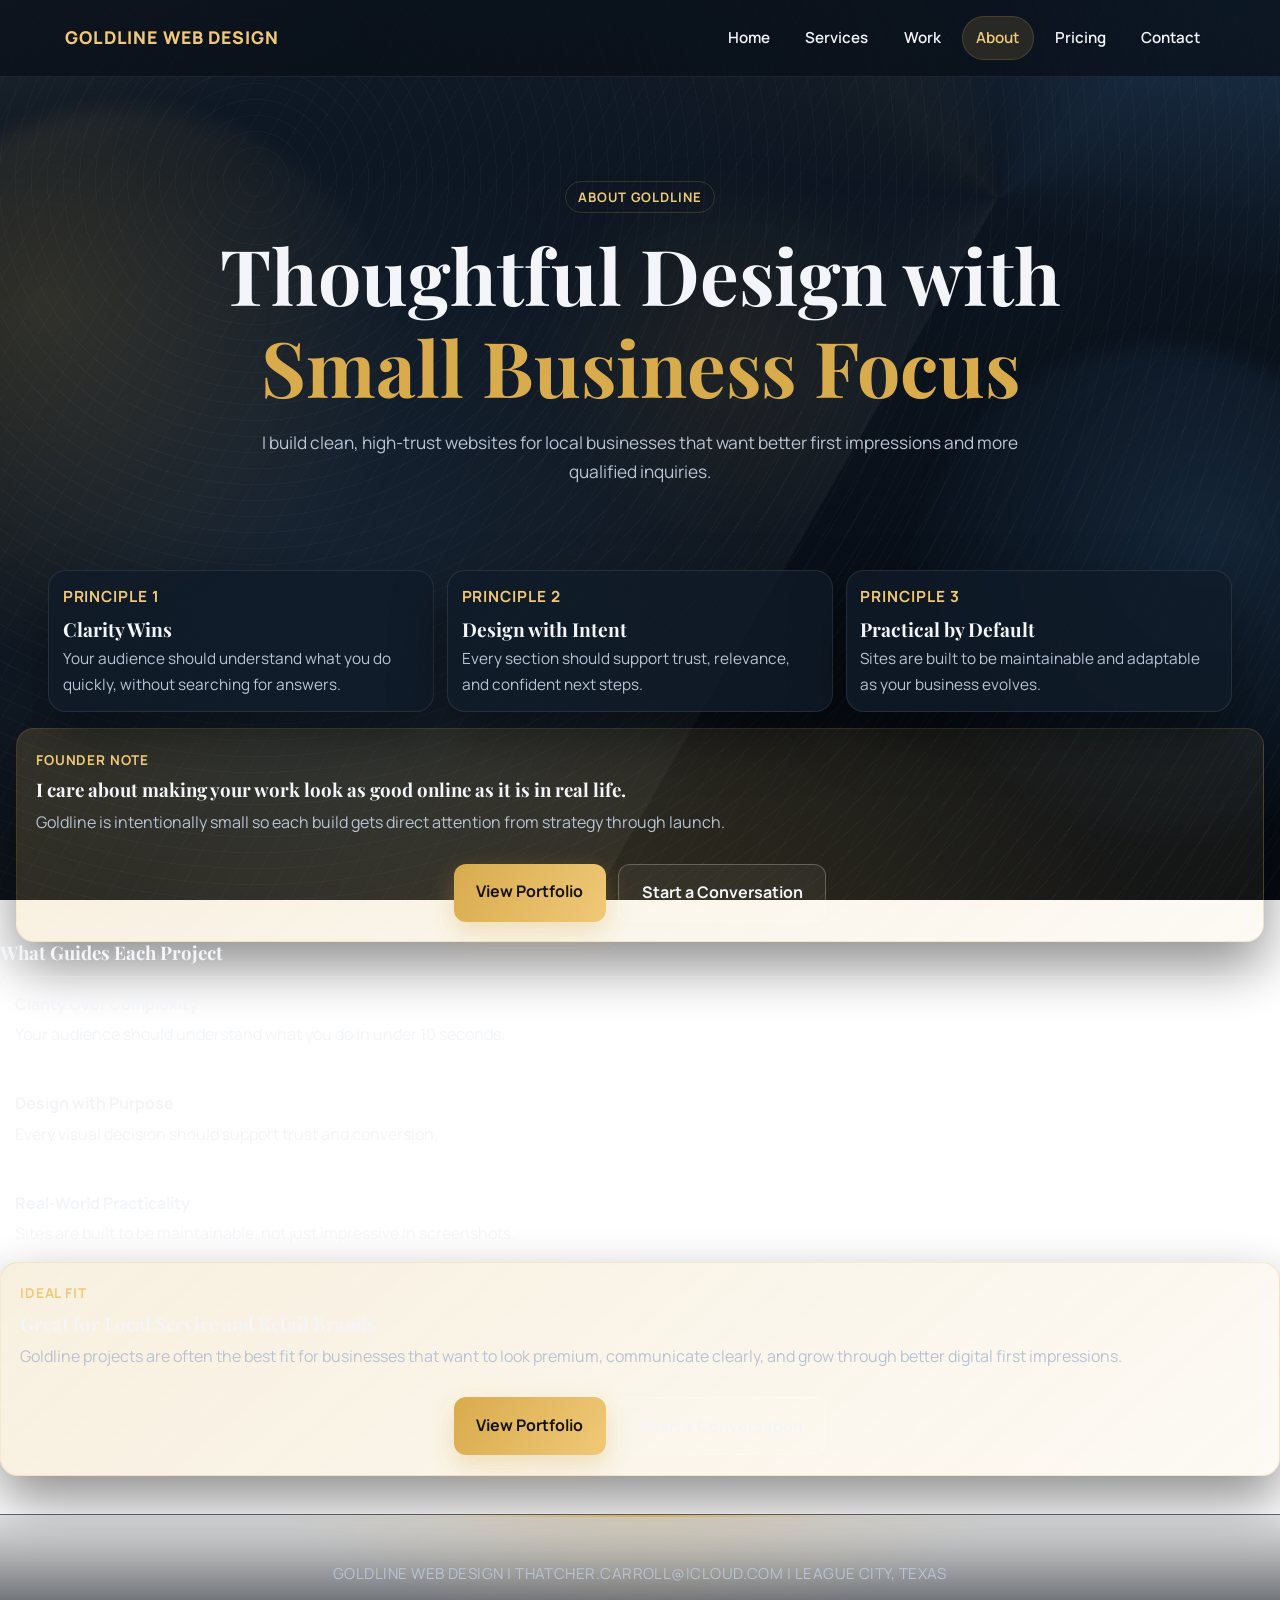
==== about.html @ 79f59dde "Add files via upload" ====
<!doctype html>
<html lang='en'>
<head>
	<meta charset='UTF-8'>
	<meta name='viewport' content='width=device-width, initial-scale=1.0'>
	<title>Goldline Web Design | About</title>
	<link rel='stylesheet' href='style.css'>
</head>
<body>
	<header class='site-header'>
		<div class='container'>
			<nav>
				<a class='logo' href='index.html'>Goldline Web Design</a>
				<div class='links'>
					<a href='index.html'>Home</a>
					<a href='services.html'>Services</a>
					<a href='work.html'>Work</a>
					<a class='active' href='about.html'>About</a>
					<a href='pricing.html'>Pricing</a>
					<a href='contact.html'>Contact</a>
				</div>
			</nav>
		</div>
	</header>

	<main>
		<section class='page-hero'>
			<div class='container'>
				<span class='eyebrow'>About Goldline</span>
				<h1>Thoughtful Design with <span class='gold'>Small Business Focus</span></h1>
				<p>I build clean, high-trust websites for local businesses that want better first impressions and more qualified inquiries.</p>
			</div>
		</section>

				<div class='grid three compact-grid'>
					<article class='card'>
						<p class='meta'>Principle 1</p>
						<h3>Clarity Wins</h3>
						<p>Your audience should understand what you do quickly, without searching for answers.</p>
					</article>
					<article class='card'>
						<p class='meta'>Principle 2</p>
						<h3>Design with Intent</h3>
						<p>Every section should support trust, relevance, and confident next steps.</p>
					</article>
					<article class='card'>
						<p class='meta'>Principle 3</p>
						<h3>Practical by Default</h3>
						<p>Sites are built to be maintainable and adaptable as your business evolves.</p>
					</article>
				</div>
				<aside class='highlight'>
					<p class='meta'>Founder Note</p>
					<h3>I care about making your work look as good online as it is in real life.</h3>
					<p>Goldline is intentionally small so each build gets direct attention from strategy through launch.</p>
					<div class='actions'>
						<a class='btn' href='work.html'>View Portfolio</a>
						<a class='btn-outline' href='contact.html'>Start a Conversation</a>
					</div>
				</aside>
						<h3>What Guides Each Project</h3>
						<ul class='feature-list'>
							<li>
								<strong>Clarity Over Complexity</strong>
								Your audience should understand what you do in under 10 seconds.
							</li>
							<li>
								<strong>Design with Purpose</strong>
								Every visual decision should support trust and conversion.
							</li>
							<li>
								<strong>Real-World Practicality</strong>
								Sites are built to be maintainable, not just impressive in screenshots.
							</li>
						</ul>
					</article>
					<aside class='highlight'>
						<p class='meta'>Ideal Fit</p>
						<h3>Great for Local Service and Retail Brands</h3>
						<p>Goldline projects are often the best fit for businesses that want to look premium, communicate clearly, and grow through better digital first impressions.</p>
						<div class='actions'>
							<a class='btn' href='work.html'>View Portfolio</a>
							<a class='btn-outline' href='contact.html'>Start a Conversation</a>
						</div>
					</aside>
				</div>
			</div>
		</section>
	</main>

	<footer>
		<div class='container'>
			<p>Goldline Web Design | thatcher.carroll@icloud.com | League City, Texas</p>
		</div>
	</footer>
</body>
</html>
---- style.css ----
@import url('https://fonts.googleapis.com/css2?family=Manrope:wght@400;500;600;700;800&family=Playfair+Display:wght@700;800&display=swap');

:root {
	--bg-main: #091019;
	--bg-soft: #0f1a28;
	--bg-deep: #060b12;
	--bg-card: rgba(16, 27, 41, 0.82);
	--text-main: #f3f5f8;
	--text-soft: #b8c3d3;
	--brand: #d8ab4d;
	--brand-strong: #f0c978;
	--line: rgba(216, 171, 77, 0.2);
	--shadow: 0 24px 55px rgba(0, 0, 0, 0.45);
}

* {
	margin: 0;
	padding: 0;
	box-sizing: border-box;
}

body {
	font-family: 'Manrope', sans-serif;
	color: var(--text-main);
	line-height: 1.7;
	position: relative;
	isolation: isolate;
	overflow-x: hidden;
	background:
		radial-gradient(1300px 780px at -18% -30%, rgba(216, 171, 77, 0.24), transparent 60%),
		radial-gradient(1080px 620px at 115% -8%, rgba(94, 173, 255, 0.2), transparent 62%),
		radial-gradient(760px 460px at 50% 115%, rgba(216, 171, 77, 0.13), transparent 74%),
		radial-gradient(circle at 25% 68%, rgba(75, 130, 190, 0.14) 0, transparent 40%),
		conic-gradient(from 210deg at 78% 22%, rgba(255, 255, 255, 0.04), transparent 18%, rgba(216, 171, 77, 0.04), transparent 42%, rgba(95, 176, 255, 0.04), transparent 68%),
		repeating-linear-gradient(120deg, rgba(255, 255, 255, 0.018) 0, rgba(255, 255, 255, 0.018) 1px, transparent 1px, transparent 20px),
		repeating-radial-gradient(circle at 20% 20%, rgba(255, 255, 255, 0.025) 0 1px, transparent 1px 16px),
		linear-gradient(175deg, var(--bg-soft), var(--bg-main) 58%, var(--bg-deep));
	min-height: 100vh;
	background-attachment: fixed;
}

body::before,
body::after {
	content: '';
	position: fixed;
	z-index: -1;
	pointer-events: none;
	border-radius: 50%;
	filter: blur(10px);
	opacity: 0.5;
	mix-blend-mode: screen;
}

body::before {
	width: min(48vw, 560px);
	height: min(48vw, 560px);
	top: 12%;
	left: -12%;
	background: radial-gradient(circle at 35% 35%, rgba(216, 171, 77, 0.35), rgba(216, 171, 77, 0.05) 60%, transparent 75%);
	animation: floatGlowOne 16s ease-in-out infinite, pulseGlow 10s ease-in-out infinite;
}

body::after {
	width: min(42vw, 500px);
	height: min(42vw, 500px);
	bottom: 6%;
	right: -10%;
	background: radial-gradient(circle at 60% 40%, rgba(95, 176, 255, 0.28), rgba(95, 176, 255, 0.05) 62%, transparent 78%);
	animation: floatGlowTwo 18s ease-in-out infinite, pulseGlow 12s ease-in-out infinite;
}

main::before {
	content: '';
	position: fixed;
	z-index: -1;
	pointer-events: none;
	width: min(34vw, 380px);
	height: min(34vw, 380px);
	left: 42%;
	top: 18%;
	border-radius: 50%;
	background: radial-gradient(circle at 50% 50%, rgba(216, 171, 77, 0.18), transparent 72%);
	filter: blur(12px);
	opacity: 0.42;
	mix-blend-mode: screen;
	animation: floatGlowThree 20s ease-in-out infinite;
}

.container {
	width: min(1150px, 92%);
	margin: 0 auto;
}

.site-header {
	position: sticky;
	top: 0;
	z-index: 20;
	backdrop-filter: blur(12px);
	background: rgba(9, 16, 25, 0.74);
	border-bottom: 1px solid rgba(255, 255, 255, 0.08);
}

nav {
	display: flex;
	align-items: center;
	justify-content: space-between;
	gap: 1.2rem;
	padding: 1rem 0;
}

.logo {
	font-size: 1.1rem;
	font-weight: 800;
	letter-spacing: 0.05em;
	text-transform: uppercase;
	color: var(--brand-strong);
	text-decoration: none;
}

.links {
	display: flex;
	flex-wrap: wrap;
	gap: 0.4rem;
}

.links a {
	color: var(--text-main);
	text-decoration: none;
	font-weight: 600;
	font-size: 0.95rem;
	padding: 0.5rem 0.85rem;
	border-radius: 999px;
	border: 1px solid transparent;
	transition: background-color 0.2s ease, border-color 0.2s ease, color 0.2s ease;
}

.links a:hover,
.links a:focus-visible,
.links a.active {
	border-color: var(--line);
	background: rgba(216, 171, 77, 0.14);
	color: var(--brand-strong);
}

.hero,
.page-hero {
	text-align: center;
	padding: 6.5rem 0 4.2rem;
	animation: fadeUp 0.75s ease both;
}

.hero-grid {
	display: grid;
	grid-template-columns: 1.2fr 0.8fr;
	gap: 1.2rem;
	align-items: stretch;
}

.hero-grid .hero-copy {
	text-align: left;
}

.hero-grid .hero-copy p {
	margin-left: 0;
}

.hero-panel {
	background: var(--bg-card);
	border: 1px solid rgba(255, 255, 255, 0.11);
	border-radius: 18px;
	padding: 1.2rem;
	box-shadow: var(--shadow);
	text-align: left;
	align-self: center;
}

.hero-panel h3 {
	font-size: 1.35rem;
	margin-bottom: 0.55rem;
}

.hero-panel p {
	font-size: 0.98rem;
}

.eyebrow {
	display: inline-block;
	margin-bottom: 0.9rem;
	padding: 0.25rem 0.75rem;
	border: 1px solid var(--line);
	border-radius: 999px;
	color: var(--brand-strong);
	font-weight: 700;
	font-size: 0.82rem;
	letter-spacing: 0.07em;
	text-transform: uppercase;
}

h1,
h2,
h3 {
	font-family: 'Playfair Display', serif;
	line-height: 1.2;
}

.hero h1,
.page-hero h1 {
	font-size: clamp(2.2rem, 6vw, 4.8rem);
	max-width: 920px;
	margin: 0 auto 1rem;
}

.gold {
	color: var(--brand);
}

p {
	color: var(--text-soft);
}

.hero p,
.page-hero p {
	max-width: 760px;
	margin: 0 auto;
	font-size: 1.08rem;
}

.actions {
	margin-top: 1.7rem;
	display: flex;
	justify-content: center;
	gap: 0.8rem;
	flex-wrap: wrap;
}

.btn,
.btn-outline {
	display: inline-block;
	text-decoration: none;
	font-weight: 700;
	border-radius: 12px;
	padding: 0.9rem 1.4rem;
	transition: transform 0.2s ease, box-shadow 0.2s ease, background-color 0.2s ease;
}

.btn {
	color: #15120e;
	background: linear-gradient(120deg, var(--brand), var(--brand-strong));
	box-shadow: 0 10px 26px rgba(216, 171, 77, 0.32);
}

.btn-outline {
	color: var(--text-main);
	border: 1px solid rgba(255, 255, 255, 0.24);
	background: rgba(255, 255, 255, 0.05);
}

.btn:hover,
.btn-outline:hover {
	transform: translateY(-2px);
}

.section,
.page {
	padding: 1.4rem 0 4rem;
}

.section-soft {
	padding: 0.4rem 0 3rem;
}

.section-header {
	text-align: center;
	max-width: 740px;
	margin: 0 auto 2.2rem;
}

.section h2,
.page h2 {
	font-size: clamp(1.8rem, 3.6vw, 2.8rem);
	margin-bottom: 0.6rem;
}

.grid {
	display: grid;
	grid-template-columns: repeat(auto-fit, minmax(240px, 1fr));
	gap: 1.1rem;
}

.grid.three {
	grid-template-columns: repeat(3, minmax(0, 1fr));
}

.compact-grid {
	gap: 0.8rem;
	margin: 1rem 0;
	padding-inline: 3rem;
}

.compact-grid + .highlight {
	margin-top: 0.4rem;
	margin-inline: 1rem;
}

.compact-grid .card {
	padding: 0.85rem;
}

.compact-grid .card h3 {
	font-size: 1.2rem;
	margin-bottom: 0.3rem;
}

.compact-grid .card p {
	font-size: 0.96rem;
}

.grid.two {
	grid-template-columns: repeat(auto-fit, minmax(280px, 1fr));
}

.card {
	background: var(--bg-card);
	border: 1px solid rgba(255, 255, 255, 0.09);
	border-radius: 18px;
	padding: 1.1rem;
	box-shadow: var(--shadow);
	transition: transform 0.25s ease, border-color 0.25s ease;
}

.card:hover {
	transform: translateY(-5px);
	border-color: var(--line);
}

.card h3 {
	margin-bottom: 0.45rem;
}

.card p + p {
	margin-top: 0.45rem;
}

.card img,
.banner {
	width: 100%;
	border-radius: 12px;
	margin-bottom: 0.8rem;
	display: block;
	object-fit: cover;
	aspect-ratio: 16 / 10;
}

.meta {
	color: var(--brand-strong);
	font-size: 0.85rem;
	font-weight: 700;
	letter-spacing: 0.06em;
	text-transform: uppercase;
	margin-bottom: 0.45rem;
}

.price {
	color: var(--brand-strong);
	font-size: 2rem;
	font-weight: 800;
	line-height: 1.2;
	margin: 0.4rem 0;
}

.price-note {
	font-size: 0.82rem;
	text-transform: uppercase;
	letter-spacing: 0.05em;
	color: var(--text-soft);
}

.price-card.featured {
	border-color: var(--line);
	background: linear-gradient(175deg, rgba(216, 171, 77, 0.14), rgba(16, 27, 41, 0.82));
}

.pill-row {
	display: flex;
	flex-wrap: wrap;
	gap: 0.55rem;
	margin-top: 0.9rem;
}

.pill {
	padding: 0.35rem 0.7rem;
	border-radius: 999px;
	font-size: 0.78rem;
	border: 1px solid rgba(255, 255, 255, 0.12);
	background: rgba(255, 255, 255, 0.05);
	color: var(--text-main);
}

.compare-wrap {
	overflow-x: auto;
	margin-top: 1.1rem;
	border-radius: 14px;
	border: 1px solid rgba(255, 255, 255, 0.1);
	background: rgba(255, 255, 255, 0.03);
}

.compare {
	width: 100%;
	border-collapse: collapse;
	min-width: 640px;
}

.compare th,
.compare td {
	padding: 0.8rem 0.9rem;
	border-bottom: 1px solid rgba(255, 255, 255, 0.08);
	text-align: left;
	vertical-align: top;
}

.compare th {
	font-family: 'Playfair Display', serif;
	font-weight: 700;
	color: var(--text-main);
	background: rgba(255, 255, 255, 0.03);
}

.compare tr:last-child td {
	border-bottom: none;
}

.check {
	color: var(--brand-strong);
	font-weight: 800;
}

.case-band {
	display: grid;
	gap: 1rem;
	margin-top: 1.1rem;
}

.case-item {
	display: grid;
	grid-template-columns: 0.95fr 1.05fr;
	gap: 1rem;
	align-items: stretch;
	background: var(--bg-card);
	border: 1px solid rgba(255, 255, 255, 0.09);
	border-radius: 18px;
	padding: 1rem;
	box-shadow: var(--shadow);
}

.case-item img {
	width: 100%;
	height: 100%;
	min-height: 220px;
	border-radius: 12px;
	object-fit: cover;
}

.case-item.reverse {
	grid-template-columns: 1.05fr 0.95fr;
}

.case-item.reverse .media {
	order: 2;
}

.case-item.reverse .copy {
	order: 1;
}

.copy .cluster {
	display: grid;
	gap: 0.7rem;
	margin-top: 0.75rem;
}

.cluster div {
	padding: 0.7rem;
	border-radius: 10px;
	border: 1px solid rgba(255, 255, 255, 0.08);
	background: rgba(255, 255, 255, 0.03);
}

.cluster strong {
	display: block;
	font-size: 0.85rem;
	color: var(--brand-strong);
	letter-spacing: 0.03em;
	text-transform: uppercase;
	margin-bottom: 0.25rem;
}

.tiny {
	font-size: 0.92rem;
}

.stat-row {
	display: grid;
	grid-template-columns: repeat(auto-fit, minmax(180px, 1fr));
	gap: 0.9rem;
	margin-top: 1.2rem;
}

.stat {
	background: rgba(255, 255, 255, 0.04);
	border: 1px solid rgba(255, 255, 255, 0.12);
	border-radius: 14px;
	padding: 0.95rem;
	text-align: left;
}

.stat strong {
	display: block;
	font-size: 1.35rem;
	line-height: 1.2;
	color: var(--brand-strong);
	font-family: 'Playfair Display', serif;
	margin-bottom: 0.22rem;
}

.split {
	display: grid;
	grid-template-columns: 1fr 1fr;
	gap: 1.1rem;
}

.checklist {
	list-style: none;
	display: grid;
	gap: 0.55rem;
	margin-top: 0.65rem;
}

.checklist li {
	position: relative;
	padding-left: 1.25rem;
	color: var(--text-soft);
}

.checklist li::before {
	content: '';
	position: absolute;
	left: 0;
	top: 0.52rem;
	width: 0.5rem;
	height: 0.5rem;
	border-radius: 50%;
	background: linear-gradient(120deg, var(--brand), var(--brand-strong));
}

.feature-list {
	list-style: none;
	display: grid;
	gap: 0.8rem;
	margin-top: 0.75rem;
}

.feature-list li {
	padding: 0.85rem;
	border-radius: 12px;
	border: 1px solid rgba(255, 255, 255, 0.1);
	background: rgba(255, 255, 255, 0.03);
}

.feature-list strong {
	color: var(--text-main);
	display: block;
	font-size: 1rem;
	margin-bottom: 0.2rem;
}

.timeline {
	list-style: none;
	display: grid;
	gap: 0.8rem;
	margin-top: 0.75rem;
}

.timeline li {
	position: relative;
	padding-left: 2.2rem;
	padding-bottom: 0.3rem;
}

.timeline li::before {
	content: attr(data-step);
	position: absolute;
	left: 0;
	top: 0.05rem;
	width: 1.5rem;
	height: 1.5rem;
	border-radius: 50%;
	background: rgba(216, 171, 77, 0.22);
	border: 1px solid var(--line);
	color: var(--brand-strong);
	font-size: 0.78rem;
	font-weight: 700;
	display: grid;
	place-items: center;
}

.timeline strong {
	display: block;
	color: var(--text-main);
	font-size: 1rem;
	margin-bottom: 0.15rem;
}

.tag-row {
	display: flex;
	gap: 0.45rem;
	flex-wrap: wrap;
	margin: 0.65rem 0;
}

.tag {
	padding: 0.22rem 0.6rem;
	border-radius: 999px;
	border: 1px solid rgba(255, 255, 255, 0.13);
	font-size: 0.78rem;
	color: var(--text-main);
	background: rgba(255, 255, 255, 0.04);
}

.highlight {
	background: linear-gradient(140deg, rgba(216, 171, 77, 0.18), rgba(216, 171, 77, 0.06));
	border: 1px solid var(--line);
	border-radius: 18px;
	padding: 1.2rem;
	box-shadow: var(--shadow);
}

.highlight h3 {
	margin-bottom: 0.5rem;
}

.reviews-section {
	padding-top: 0.8rem;
}

.review-card {
	position: relative;
	overflow: hidden;
}

.review-card::before {
	content: '\201C';
	position: absolute;
	right: 0.7rem;
	top: 0.3rem;
	font-size: 3.2rem;
	line-height: 1;
	color: rgba(216, 171, 77, 0.2);
	font-family: 'Playfair Display', serif;
}

.stars {
	color: var(--brand-strong);
	font-size: 0.95rem;
	letter-spacing: 0.08em;
	margin-bottom: 0.45rem;
}

.review-text {
	font-size: 0.98rem;
	margin-bottom: 0.7rem;
	padding-right: 0.8rem;
}

.review-author {
	color: var(--text-main);
	font-size: 0.86rem;
	font-weight: 700;
	letter-spacing: 0.02em;
}

.review-dropdown {
	margin-top: 1rem;
	padding: 0.8rem;
	border: 1px solid rgba(255, 255, 255, 0.11);
	border-radius: 14px;
	background: rgba(255, 255, 255, 0.03);
}

.review-dropdown summary {
	cursor: pointer;
	font-weight: 700;
	color: var(--brand-strong);
	list-style: none;
	text-align: center;
}

.review-dropdown summary::-webkit-details-marker {
	display: none;
}

.review-dropdown summary::after {
	content: ' +';
	font-weight: 800;
	margin-left: 0.3rem;
}

.review-dropdown[open] summary::after {
	content: ' -';
}

.more-reviews {
	margin-top: 0.9rem;
}

.faq {
	display: grid;
	gap: 0.8rem;
	margin-top: 1rem;
}

.faq details {
	background: rgba(255, 255, 255, 0.04);
	border: 1px solid rgba(255, 255, 255, 0.11);
	border-radius: 12px;
	padding: 0.85rem 1rem;
}

.faq summary {
	cursor: pointer;
	font-weight: 700;
	color: var(--text-main);
}

.faq details p {
	margin-top: 0.55rem;
}

.stack {
	display: grid;
	gap: 1rem;
}

footer {
	position: relative;
	margin-top: 2.4rem;
	padding: 2.8rem 0 2.6rem;
	text-align: center;
	color: var(--text-soft);
	background:
		radial-gradient(520px 180px at 50% -20%, rgba(216, 171, 77, 0.2), transparent 70%),
		linear-gradient(180deg, rgba(9, 16, 25, 0.1), rgba(6, 11, 18, 0.72));
	border-top: 1px solid rgba(255, 255, 255, 0.12);
	overflow: hidden;
}

footer::before {
	content: '';
	position: absolute;
	left: 50%;
	top: 0;
	transform: translateX(-50%);
	width: min(420px, 72%);
	height: 2px;
	background: linear-gradient(90deg, transparent, rgba(216, 171, 77, 0.85), transparent);
}

footer p {
	font-size: 0.95rem;
	letter-spacing: 0.03em;
	text-transform: uppercase;
	line-height: 1.9;
	max-width: 840px;
	margin: 0 auto;
}

@keyframes fadeUp {
	from {
		opacity: 0;
		transform: translateY(18px);
	}
	to {
		opacity: 1;
		transform: translateY(0);
	}
}

@keyframes floatGlowOne {
	0%,
	100% {
		transform: translate3d(0, 0, 0) scale(1);
	}
	50% {
		transform: translate3d(36px, -22px, 0) scale(1.12);
	}
}

@keyframes floatGlowTwo {
	0%,
	100% {
		transform: translate3d(0, 0, 0) scale(1);
	}
	50% {
		transform: translate3d(-30px, 20px, 0) scale(1.13);
	}
}

@keyframes floatGlowThree {
	0%,
	100% {
		transform: translate3d(0, 0, 0) scale(1);
	}
	50% {
		transform: translate3d(12px, -30px, 0) scale(1.16);
	}
}

@keyframes pulseGlow {
	0%,
	100% {
		opacity: 0.42;
	}
	50% {
		opacity: 0.62;
	}
}

@media (prefers-reduced-motion: reduce) {
	body::before,
	body::after,
	main::before {
		animation: none;
	}
}

@media (max-width: 760px) {
	nav {
		flex-direction: column;
		align-items: flex-start;
	}

	.links {
		width: 100%;
	}

	.hero,
	.page-hero {
		text-align: left;
		padding-top: 4.8rem;
	}

	.hero-grid,
	.split,
	.case-item,
	.case-item.reverse,
	.grid.three {
		grid-template-columns: 1fr;
	}

	.compact-grid {
		padding-inline: 0.2rem;
	}

	.compact-grid + .highlight {
		margin-inline: 0.2rem;
	}

	.hero h1,
	.page-hero h1,
	.hero p,
	.page-hero p {
		margin-left: 0;
	}

	.actions {
		justify-content: flex-start;
	}
}
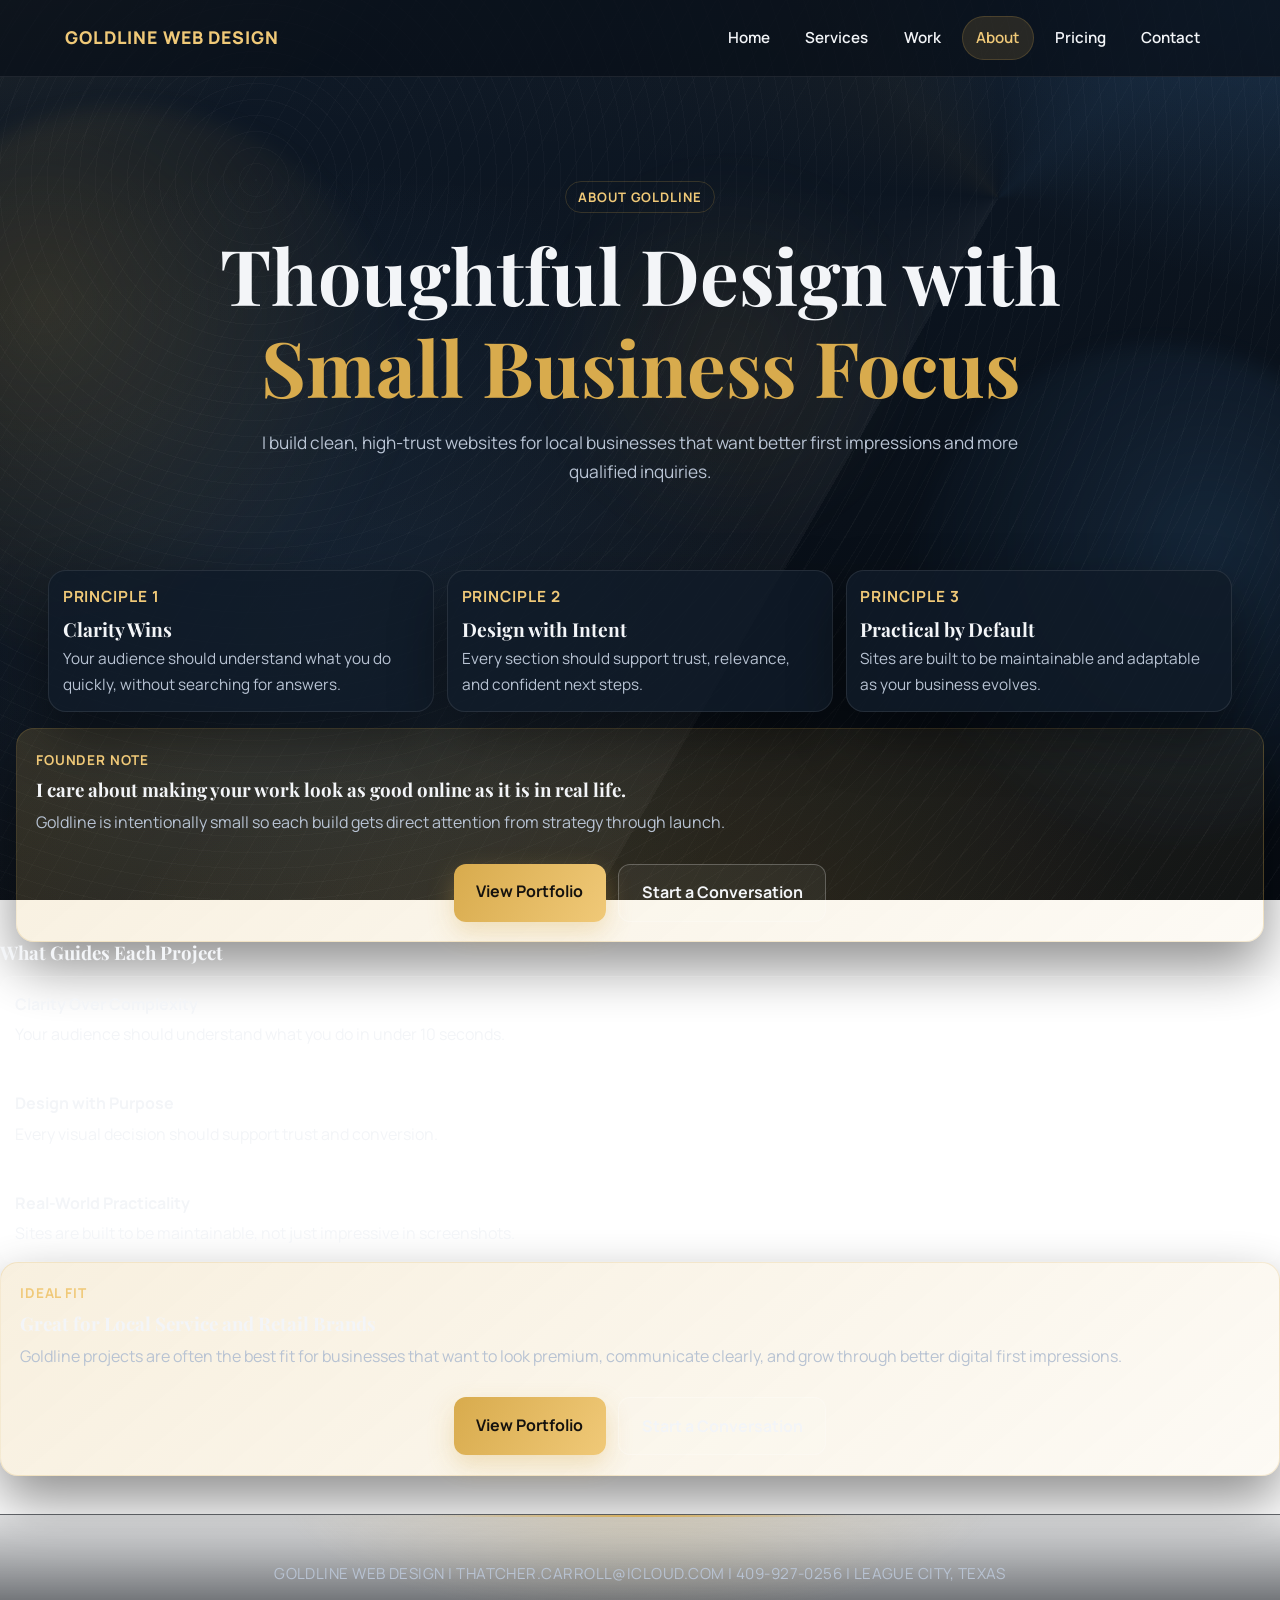
==== commit 46754e62: "Update contact information in footer" ====
--- a/about.html
+++ b/about.html
@@ -90,8 +90,8 @@
 
 	<footer>
 		<div class='container'>
-			<p>Goldline Web Design | thatcher.carroll@icloud.com | League City, Texas</p>
+			<p>Goldline Web Design | thatcher.carroll@icloud.com | 409-927-0256 | League City, Texas</p>
 		</div>
 	</footer>
 </body>
-</html>+</html>
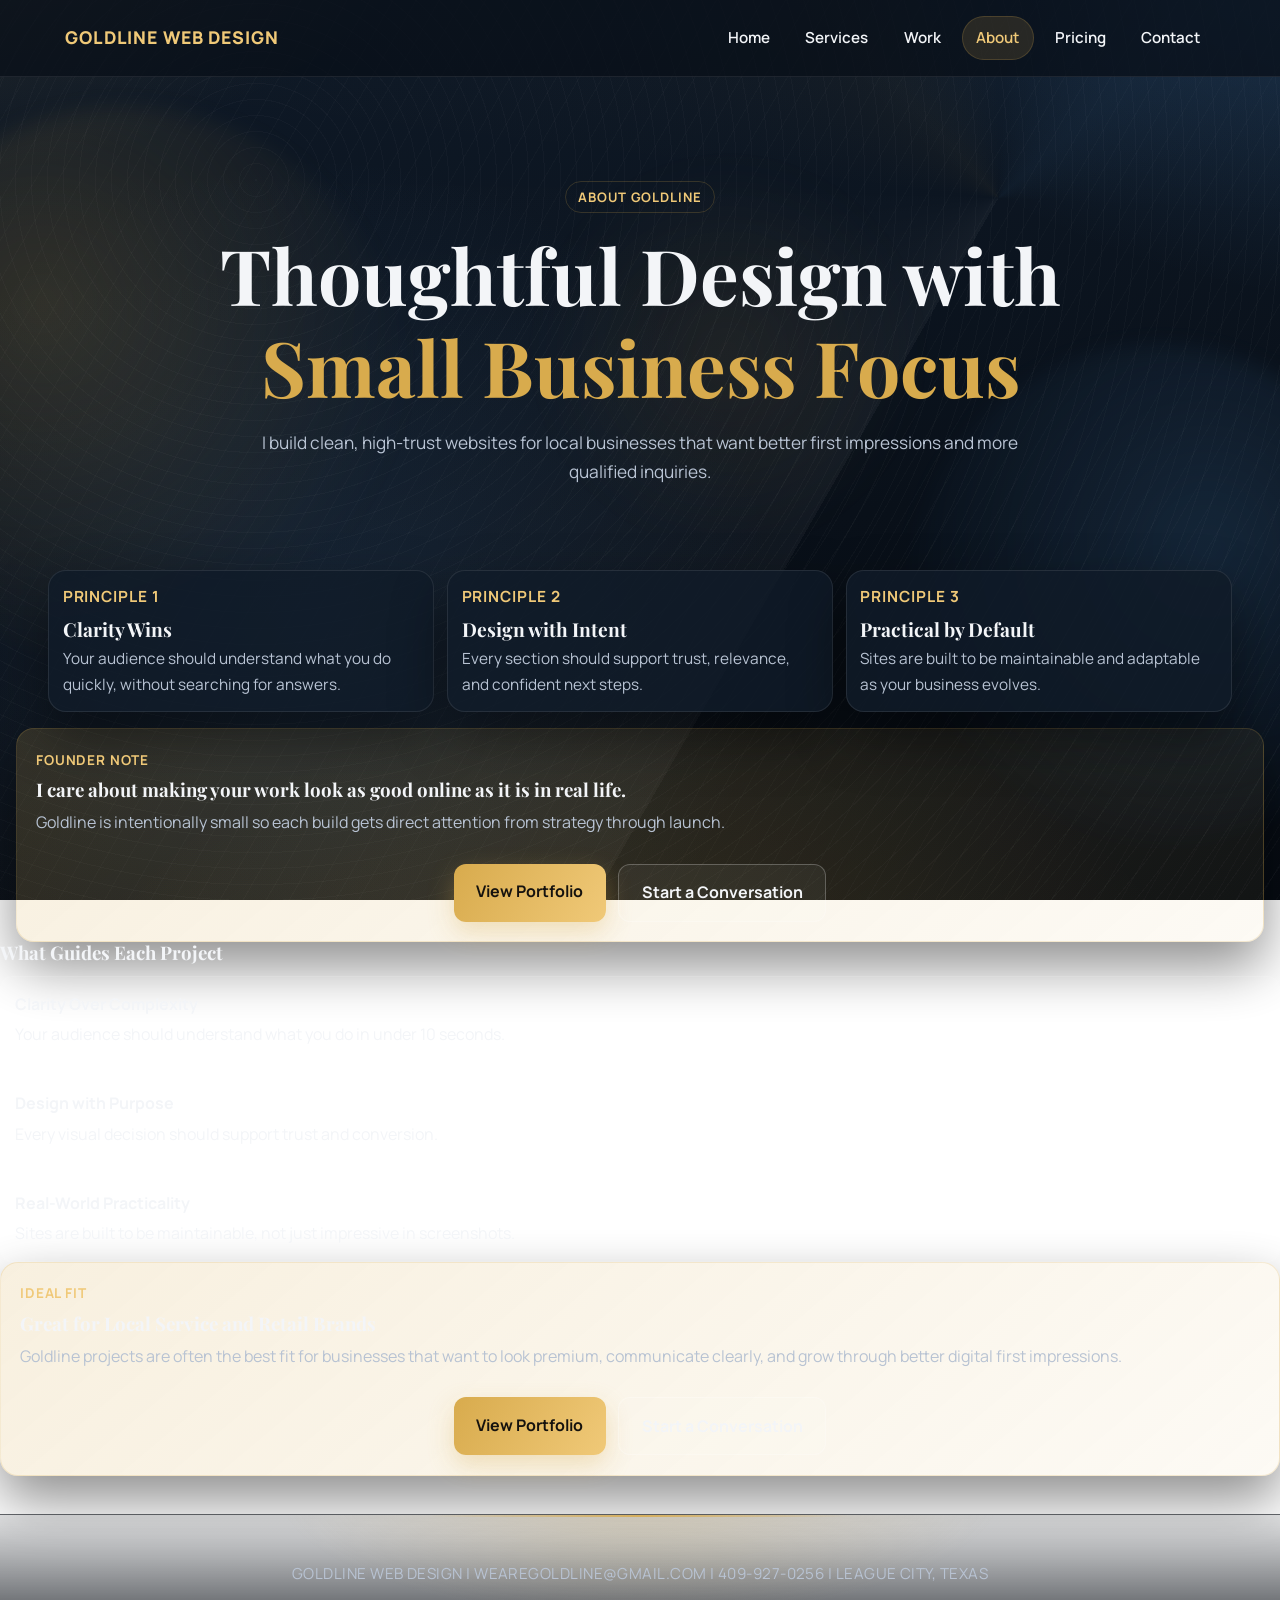
==== commit 48ffd4bf: "Update contact email in footer of about.html" ====
--- a/about.html
+++ b/about.html
@@ -1,6 +1,15 @@
 <!doctype html>
 <html lang='en'>
 <head>
+	<!-- Google tag (gtag.js) -->
+	<script async src="https://www.googletagmanager.com/gtag/js?id=G-S340212X9Z"></script>
+	<script>
+	  window.dataLayer = window.dataLayer || [];
+	  function gtag(){dataLayer.push(arguments);}
+	  gtag('js', new Date());
+	
+	  gtag('config', 'G-S340212X9Z');
+	</script>
 	<meta charset='UTF-8'>
 	<meta name='viewport' content='width=device-width, initial-scale=1.0'>
 	<title>Goldline Web Design | About</title>
@@ -90,7 +99,7 @@
 
 	<footer>
 		<div class='container'>
-			<p>Goldline Web Design | thatcher.carroll@icloud.com | 409-927-0256 | League City, Texas</p>
+			<p>Goldline Web Design | wearegoldline@gmail.com | 409-927-0256 | League City, Texas</p>
 		</div>
 	</footer>
 </body>
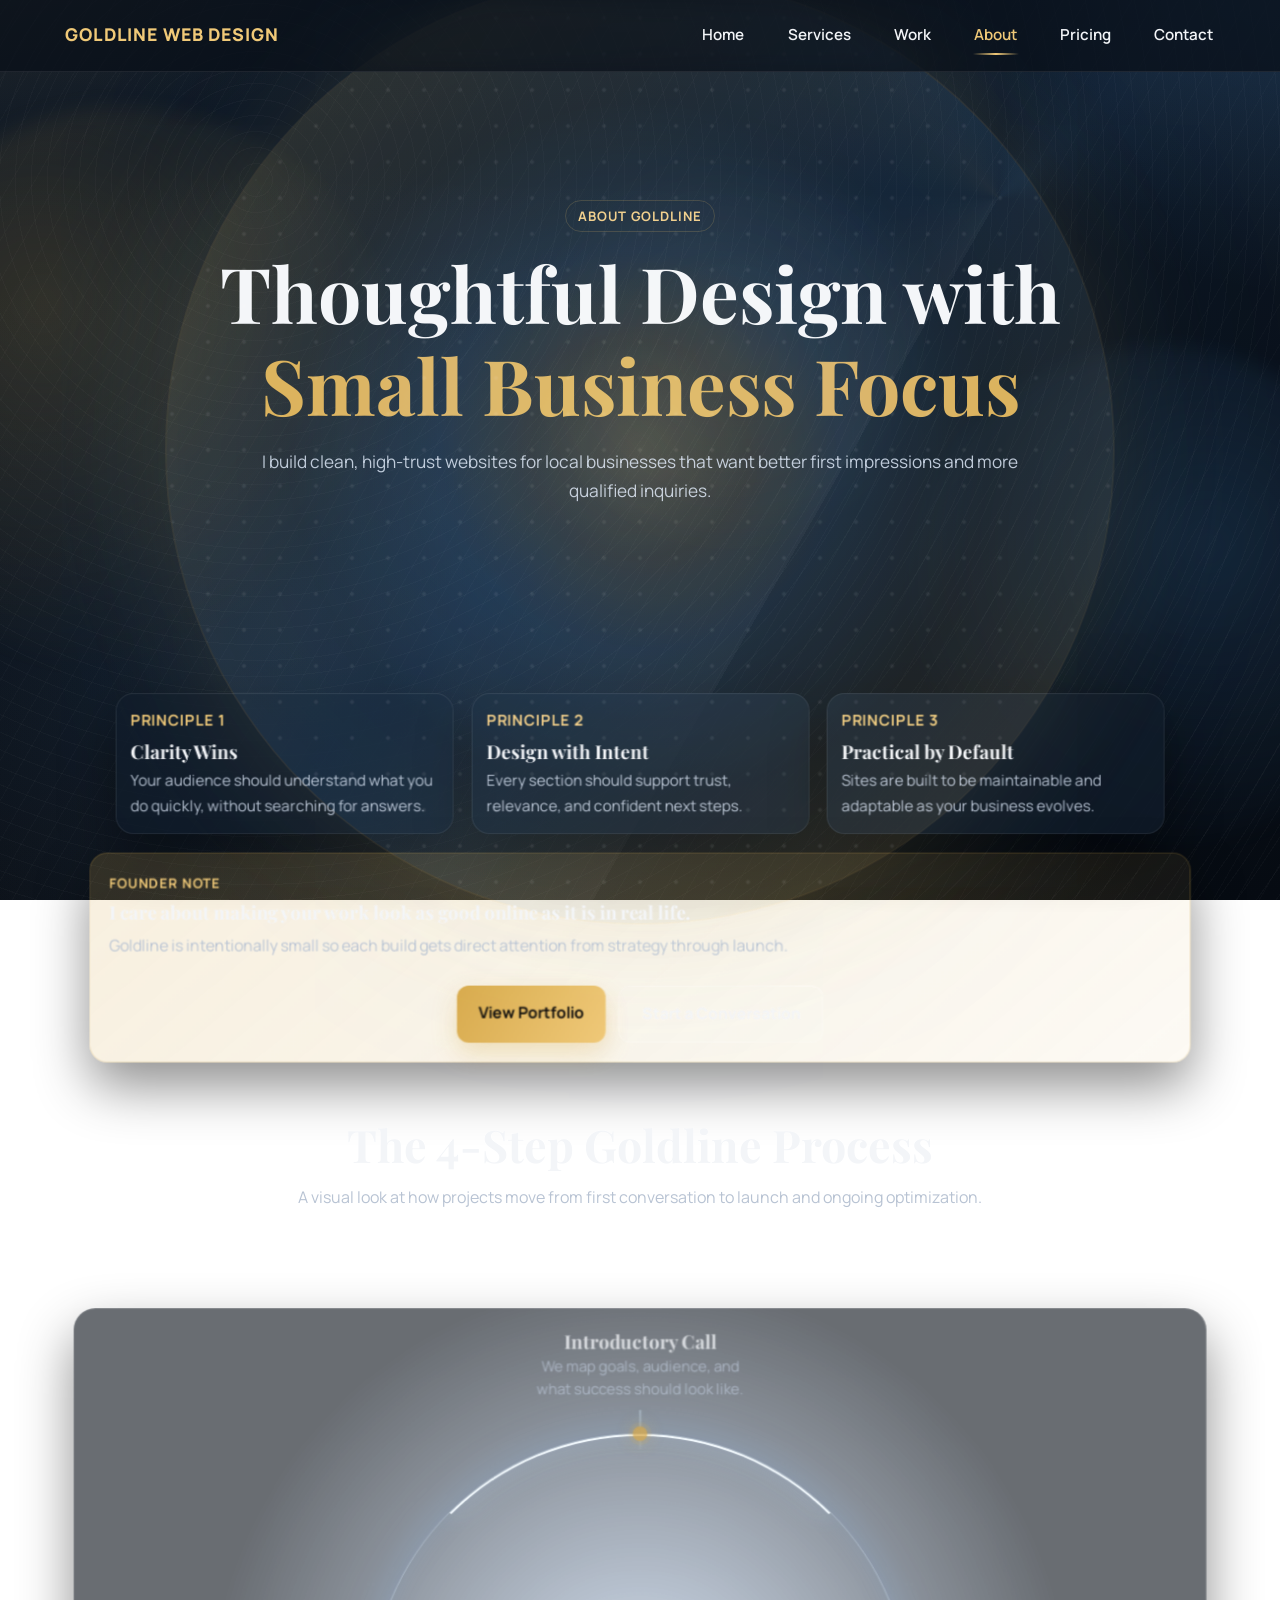
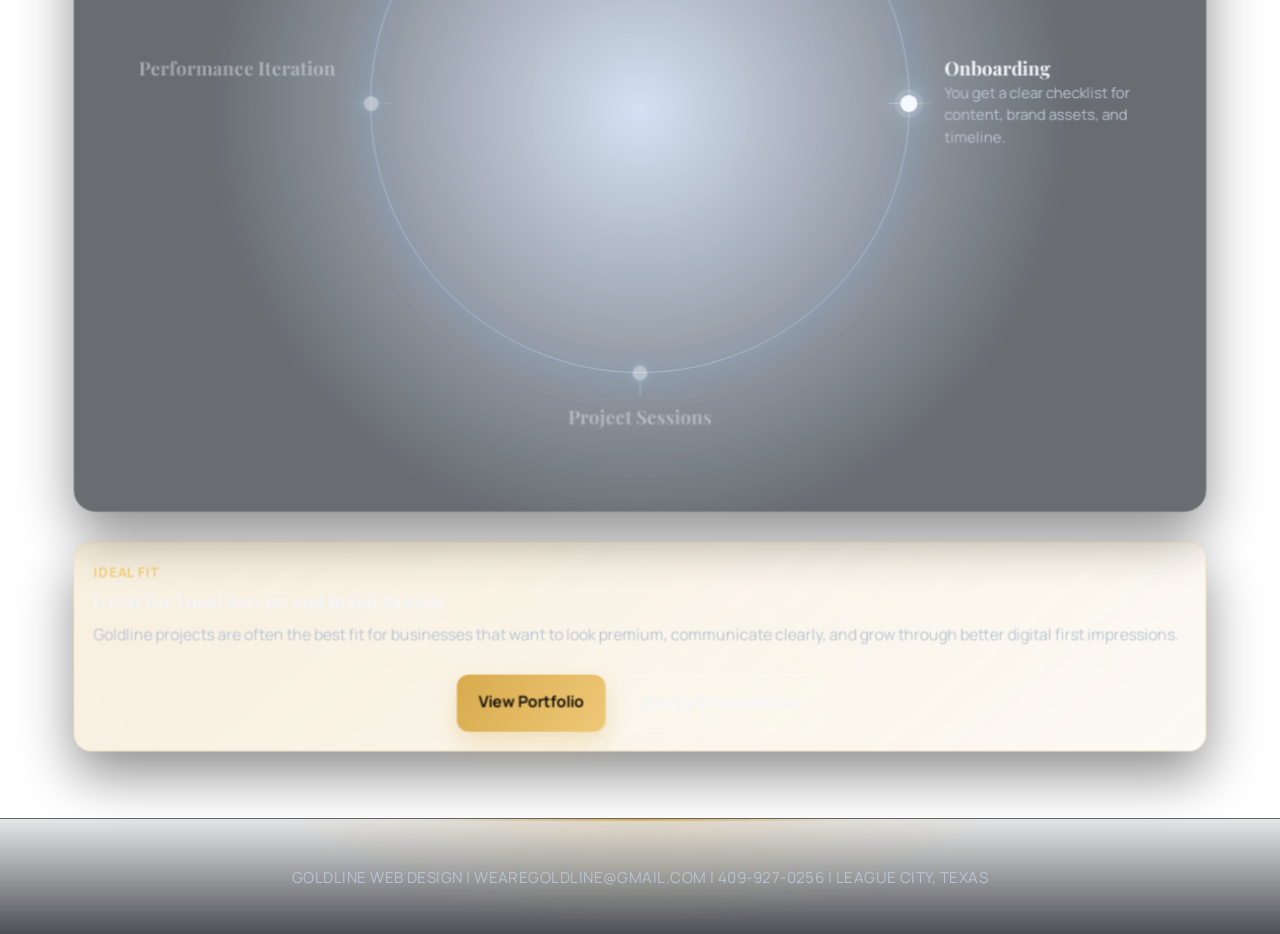
==== commit c399374a: "Update about.html" ====
--- a/about.html
+++ b/about.html
@@ -1,7 +1,6 @@
 <!doctype html>
 <html lang='en'>
 <head>
-	<!-- Google tag (gtag.js) -->
 	<script async src="https://www.googletagmanager.com/gtag/js?id=G-S340212X9Z"></script>
 	<script>
 	  window.dataLayer = window.dataLayer || [];
@@ -41,6 +40,8 @@
 			</div>
 		</section>
 
+		<section class='page'>
+			<div class='container'>
 				<div class='grid three compact-grid'>
 					<article class='card'>
 						<p class='meta'>Principle 1</p>
@@ -58,6 +59,7 @@
 						<p>Sites are built to be maintainable and adaptable as your business evolves.</p>
 					</article>
 				</div>
+
 				<aside class='highlight'>
 					<p class='meta'>Founder Note</p>
 					<h3>I care about making your work look as good online as it is in real life.</h3>
@@ -67,32 +69,57 @@
 						<a class='btn-outline' href='contact.html'>Start a Conversation</a>
 					</div>
 				</aside>
-						<h3>What Guides Each Project</h3>
-						<ul class='feature-list'>
-							<li>
-								<strong>Clarity Over Complexity</strong>
-								Your audience should understand what you do in under 10 seconds.
-							</li>
-							<li>
-								<strong>Design with Purpose</strong>
-								Every visual decision should support trust and conversion.
-							</li>
-							<li>
-								<strong>Real-World Practicality</strong>
-								Sites are built to be maintainable, not just impressive in screenshots.
-							</li>
-						</ul>
-					</article>
-					<aside class='highlight'>
-						<p class='meta'>Ideal Fit</p>
-						<h3>Great for Local Service and Retail Brands</h3>
-						<p>Goldline projects are often the best fit for businesses that want to look premium, communicate clearly, and grow through better digital first impressions.</p>
-						<div class='actions'>
-							<a class='btn' href='work.html'>View Portfolio</a>
-							<a class='btn-outline' href='contact.html'>Start a Conversation</a>
+			</div>
+		</section>
+
+		<section class='section process-section'>
+			<div class='container'>
+				<div class='section-header'>
+					<h2>The 4-Step Goldline Process</h2>
+					<p>A visual look at how projects move from first conversation to launch and ongoing optimization.</p>
+				</div>
+
+				<div class='process-orbit-wrap'>
+					<div class='process-orbit' aria-label='Goldline four-step process'>
+						<div class='orbit-ring'>
+							<span class='orbit-tracer' aria-hidden='true'></span>
 						</div>
-					</aside>
+
+						<article class='orbit-step step-top is-active' data-step='1' aria-current='step'>
+							<span class='orbit-dot'></span>
+							<h3>Introductory Call</h3>
+							<p>We map goals, audience, and what success should look like.</p>
+						</article>
+
+						<article class='orbit-step step-right' data-step='2'>
+							<span class='orbit-dot'></span>
+							<h3>Onboarding</h3>
+							<p>You get a clear checklist for content, brand assets, and timeline.</p>
+						</article>
+
+						<article class='orbit-step step-bottom' data-step='3'>
+							<span class='orbit-dot'></span>
+							<h3>Project Sessions</h3>
+							<p>We refine structure, visuals, and messaging through focused review rounds.</p>
+						</article>
+
+						<article class='orbit-step step-left' data-step='4'>
+							<span class='orbit-dot'></span>
+							<h3>Performance Iteration</h3>
+							<p>After launch, we tune pages using feedback and behavior insights.</p>
+						</article>
+					</div>
 				</div>
+
+				<aside class='highlight'>
+					<p class='meta'>Ideal Fit</p>
+					<h3>Great for Local Service and Retail Brands</h3>
+					<p>Goldline projects are often the best fit for businesses that want to look premium, communicate clearly, and grow through better digital first impressions.</p>
+					<div class='actions'>
+						<a class='btn' href='work.html'>View Portfolio</a>
+						<a class='btn-outline' href='contact.html'>Start a Conversation</a>
+					</div>
+				</aside>
 			</div>
 		</section>
 	</main>
@@ -102,5 +129,47 @@
 			<p>Goldline Web Design | wearegoldline@gmail.com | 409-927-0256 | League City, Texas</p>
 		</div>
 	</footer>
+
+	<script>
+		(function () {
+			var orbit = document.querySelector('.process-orbit');
+			if (!orbit) return;
+
+			var steps = Array.from(orbit.querySelectorAll('.orbit-step'));
+			if (!steps.length) return;
+
+			var total = steps.length;
+			var cycleDuration = 8000;
+			var legDuration = 2000;
+			var start = performance.now();
+			var mediaQuery = window.matchMedia('(prefers-reduced-motion: reduce)');
+
+			function setActive(current) {
+				steps.forEach(function (step, index) {
+					var number = index + 1;
+					step.classList.toggle('is-active', number === current);
+					step.classList.toggle('is-complete', number < current);
+					if (number === current) {
+						step.setAttribute('aria-current', 'step');
+					} else {
+						step.removeAttribute('aria-current');
+					}
+				});
+			}
+
+			function animate(now) {
+				var elapsed = (now - start) % cycleDuration;
+				var current = Math.floor(elapsed / legDuration) + 1;
+				setActive(current > total ? 1 : current);
+				requestAnimationFrame(animate);
+			}
+
+			setActive(1);
+			if (!mediaQuery.matches) {
+				requestAnimationFrame(animate);
+			}
+		})();
+	</script>
+	<script src='animations.js'></script>
 </body>
 </html>
--- a/style.css
+++ b/style.css
@@ -73,7 +73,7 @@
 main::before {
 	content: '';
 	position: fixed;
-	z-index: -1;
+	z-index: 0;
 	pointer-events: none;
 	width: min(34vw, 380px);
 	height: min(34vw, 380px);
@@ -87,6 +87,39 @@
 	animation: floatGlowThree 20s ease-in-out infinite;
 }
 
+main::after {
+	content: '';
+	position: fixed;
+	top: 50%;
+	left: 50%;
+	width: min(74vw, 980px);
+	height: min(74vw, 980px);
+	z-index: 0;
+	pointer-events: none;
+	transform: translate(-50%, -50%);
+	opacity: 0.86;
+	background:
+		radial-gradient(circle at 50% 50%, rgba(240, 201, 120, 0.28) 0%, rgba(240, 201, 120, 0.14) 16%, rgba(95, 176, 255, 0.1) 30%, rgba(9, 16, 25, 0.08) 52%, transparent 74%),
+		radial-gradient(circle at 50% 50%, rgba(255, 255, 255, 0.09) 0 2px, transparent 2px 18px),
+		linear-gradient(135deg, rgba(216, 171, 77, 0.22), rgba(95, 176, 255, 0.14), rgba(216, 171, 77, 0.2));
+	background-size: 100% 100%, 36px 36px, 100% 100%;
+	background-position: center, center, center;
+	border-radius: 50%;
+	box-shadow:
+		0 0 0 1px rgba(240, 201, 120, 0.16),
+		0 0 120px rgba(216, 171, 77, 0.12),
+		0 0 240px rgba(95, 176, 255, 0.08);
+	mix-blend-mode: screen;
+	animation: centerPulse 9s ease-in-out infinite;
+}
+
+header,
+main,
+footer {
+	position: relative;
+	z-index: 1;
+}
+
 .container {
 	width: min(1150px, 92%);
 	margin: 0 auto;
@@ -99,6 +132,13 @@
 	backdrop-filter: blur(12px);
 	background: rgba(9, 16, 25, 0.74);
 	border-bottom: 1px solid rgba(255, 255, 255, 0.08);
+	transition: transform 0.35s ease, opacity 0.35s ease;
+	will-change: transform, opacity;
+}
+
+.site-header.is-hidden {
+	transform: translateY(-110%);
+	opacity: 0;
 }
 
 nav {
@@ -121,32 +161,55 @@
 .links {
 	display: flex;
 	flex-wrap: wrap;
-	gap: 0.4rem;
+	gap: 2.5rem;
 }
 
 .links a {
+	position: relative;
+	display: inline-flex;
+	align-items: center;
+	padding: 0.35rem 0.1rem 0.45rem;
 	color: var(--text-main);
 	text-decoration: none;
 	font-weight: 600;
 	font-size: 0.95rem;
-	padding: 0.5rem 0.85rem;
-	border-radius: 999px;
-	border: 1px solid transparent;
-	transition: background-color 0.2s ease, border-color 0.2s ease, color 0.2s ease;
+	border-radius: 0;
+	border: 0;
+	background: transparent;
+	transition: color 0.2s ease, opacity 0.2s ease;
+}
+
+.links a::after {
+	content: '';
+	position: absolute;
+	left: 50%;
+	bottom: 0;
+	width: 100%;
+	height: 2px;
+	background: linear-gradient(90deg, transparent 0%, var(--brand-strong) 50%, transparent 100%);
+	transform: translateX(-50%) scaleX(0);
+	transform-origin: center;
+	opacity: 0;
+	transition: transform 0.26s ease, opacity 0.26s ease;
 }
 
 .links a:hover,
 .links a:focus-visible,
 .links a.active {
-	border-color: var(--line);
-	background: rgba(216, 171, 77, 0.14);
 	color: var(--brand-strong);
+}
+
+.links a:hover::after,
+.links a:focus-visible::after,
+.links a.active::after {
+	transform: translateX(-50%) scaleX(1);
+	opacity: 1;
 }
 
 .hero,
 .page-hero {
 	text-align: center;
-	padding: 6.5rem 0 4.2rem;
+	padding: 8rem 0 5.6rem;
 	animation: fadeUp 0.75s ease both;
 }
 
@@ -163,6 +226,33 @@
 
 .hero-grid .hero-copy p {
 	margin-left: 0;
+}
+
+.hero-simple {
+	max-width: 780px;
+	margin: 0 auto;
+	padding-top: 1.4rem;
+}
+
+.hero-simple h1 {
+	font-size: clamp(4.9rem, 11.4vw, 9.8rem);
+	max-width: 1120px;
+	margin-bottom: 1.15rem;
+	line-height: 0.9;
+	letter-spacing: -0.06em;
+	text-wrap: balance;
+	text-shadow: 0 16px 40px rgba(0, 0, 0, 0.5), 0 0 32px rgba(216, 171, 77, 0.18);
+}
+
+.hero-simple p {
+	font-size: 1.28rem;
+	max-width: 760px;
+	color: #d2dce8;
+}
+
+.hero-simple .gold {
+	color: #ffd97a;
+	text-shadow: 0 0 20px rgba(216, 171, 77, 0.18);
 }
 
 .hero-panel {
@@ -261,25 +351,100 @@
 	transform: translateY(-2px);
 }
 
+.scroll-reveal {
+	position: relative;
+	z-index: 1;
+	isolation: isolate;
+	opacity: 0;
+	transform: translateY(44px) scale(0.985);
+	filter: blur(8px);
+	transition: opacity 0.62s ease, transform 0.62s cubic-bezier(0.16, 0.84, 0.26, 1), filter 0.62s ease;
+	will-change: opacity, transform, filter;
+}
+
+.scroll-reveal.is-visible {
+	opacity: 1;
+	transform: translateY(0);
+	filter: blur(0);
+}
+
+.card.scroll-reveal,
+.highlight.scroll-reveal,
+.case-item.scroll-reveal,
+.price-card.scroll-reveal,
+.review-card.scroll-reveal,
+.featured-flow-stage.scroll-reveal,
+.process-orbit-wrap.scroll-reveal,
+.compare-wrap.scroll-reveal {
+	z-index: 0;
+	transform: translateY(46px) scale(0.985);
+}
+
+.scroll-reveal.hero-simple,
+.scroll-reveal .section-header,
+.scroll-reveal .hero-copy,
+.scroll-reveal .copy {
+	z-index: 2;
+}
+
+.scroll-reveal-slow {
+	transition-duration: 0.9s;
+}
+
 .section,
 .page {
-	padding: 1.4rem 0 4rem;
+	padding: 2.2rem 0 4.5rem;
 }
 
 .section-soft {
-	padding: 0.4rem 0 3rem;
+	padding: 1.2rem 0 3.2rem;
 }
 
 .section-header {
 	text-align: center;
 	max-width: 740px;
-	margin: 0 auto 2.2rem;
+	margin: 0 auto 2.8rem;
+}
+
+.contact-page .contact-checklist-header {
+	margin-top: 9rem;
+	margin-bottom: 2.2rem;
+}
+
+.contact-page .grid.three {
+	margin-top: 0.2rem;
+}
+
+.contact-page .timeline {
+	margin-top: 1rem;
+}
+
+.services-page .services-path-header {
+	margin-top: 9rem;
+	margin-bottom: 2.2rem;
+}
+
+.services-page .grid.three {
+	margin-top: 0.2rem;
+}
+
+.services-page .highlight {
+	margin-top: 1.4rem;
+}
+
+.section-soft .section-header {
+	margin-top: 1.2rem;
+}
+
+.process-section .section-header {
+	margin-top: 1.35rem;
 }
 
 .section h2,
 .page h2 {
 	font-size: clamp(1.8rem, 3.6vw, 2.8rem);
-	margin-bottom: 0.6rem;
+	margin-bottom: 0.9rem;
+	line-height: 1.08;
 }
 
 .grid {
@@ -318,6 +483,148 @@
 
 .grid.two {
 	grid-template-columns: repeat(auto-fit, minmax(280px, 1fr));
+}
+
+.featured-flow-stage {
+	position: relative;
+	margin-top: 0.2rem;
+	padding: 1.2rem 1rem 0;
+	border-radius: 24px;
+	border: 1px solid rgba(255, 255, 255, 0.1);
+	background:
+		radial-gradient(760px 460px at 50% 48%, rgba(64, 122, 196, 0.25), rgba(5, 12, 21, 0.72) 63%),
+		linear-gradient(160deg, rgba(7, 18, 30, 0.9), rgba(3, 9, 16, 0.96));
+	box-shadow: var(--shadow);
+	overflow: hidden;
+	touch-action: pan-y;
+	user-select: none;
+	cursor: grab;
+}
+
+.featured-flow-stage.is-dragging {
+	cursor: grabbing;
+}
+
+.featured-flow-stage::after {
+	content: '';
+	position: absolute;
+	left: 0;
+	right: 0;
+	bottom: 0;
+	height: 48px;
+	background: rgba(121, 219, 213, 0.9);
+}
+
+.featured-flow-dots {
+	display: grid;
+	grid-template-columns: repeat(10, 1fr);
+	gap: 0.7rem;
+	width: min(420px, 62%);
+	margin: 0 auto 0.95rem;
+	position: relative;
+	z-index: 2;
+}
+
+.featured-flow-dots span {
+	width: 4px;
+	height: 4px;
+	border-radius: 50%;
+	background: rgba(212, 233, 249, 0.65);
+	justify-self: center;
+}
+
+.featured-flow-stack {
+	position: relative;
+	height: 500px;
+	z-index: 2;
+}
+
+.featured-flow-card {
+	position: absolute;
+	top: 8px;
+	left: 50%;
+	width: min(560px, 88%);
+	height: 460px;
+	padding: 1.45rem 1.45rem 1.2rem;
+	border-radius: 28px;
+	border: 1px solid rgba(120, 156, 184, 0.3);
+	background: rgba(3, 10, 16, 0.95);
+	box-shadow: 0 28px 48px rgba(0, 0, 0, 0.48);
+	transform: translateX(-50%) scale(0.94);
+	opacity: 0;
+	transition: transform 0.75s ease, opacity 0.55s ease;
+	overflow: hidden;
+}
+
+.featured-flow-card::before {
+	content: '';
+	position: absolute;
+	inset: 0;
+	background: linear-gradient(180deg, rgba(121, 219, 213, 0.05), transparent 45%);
+	pointer-events: none;
+}
+
+.featured-flow-card h3,
+.featured-flow-card p,
+.featured-flow-card .tag-row,
+.featured-flow-pill {
+	position: relative;
+	z-index: 1;
+}
+
+.featured-flow-pill {
+	display: inline-block;
+	margin-bottom: 1rem;
+	padding: 0.45rem 1.05rem;
+	border-radius: 999px;
+	border: 1px solid rgba(137, 183, 206, 0.55);
+	color: #89d8d3;
+	font-size: 0.9rem;
+	font-weight: 600;
+	background: rgba(12, 24, 35, 0.74);
+}
+
+.featured-flow-card h3 {
+	font-size: clamp(1.45rem, 3vw, 2.45rem);
+	line-height: 1.22;
+	margin-bottom: 0.9rem;
+	letter-spacing: -0.01em;
+}
+
+.featured-flow-card p {
+	font-size: clamp(1rem, 1.8vw, 1.05rem);
+	max-width: 39ch;
+	color: rgba(232, 241, 248, 0.9);
+}
+
+.featured-flow-note {
+	margin-top: 0.7rem;
+	font-size: 0.97rem;
+	line-height: 1.65;
+	max-width: 43ch;
+	color: rgba(189, 210, 226, 0.86);
+}
+
+.featured-flow-card .tag-row {
+	margin-top: 0.9rem;
+}
+
+.featured-flow-card.is-active {
+	transform: translateX(-50%) rotate(0deg) scale(1);
+	opacity: 1;
+	z-index: 5;
+}
+
+.featured-flow-card.is-left {
+	transform: translateX(calc(-50% - 160px)) rotate(-8deg) scale(0.94);
+	opacity: 0.45;
+	z-index: 3;
+}
+
+.featured-flow-card.is-right {
+	transform: translateX(calc(-50% + 160px)) rotate(8deg) scale(0.94);
+	opacity: 0.45;
+	z-index: 3;
 }
 
 .card {
@@ -643,6 +950,55 @@
 	padding-top: 0.8rem;
 }
 
+.reviews-marquee {
+	display: grid;
+	gap: 0.9rem;
+	overflow: hidden;
+	padding-top: 0.2rem;
+}
+
+.review-row {
+	overflow: hidden;
+	mask-image: linear-gradient(90deg, transparent, black 7%, black 93%, transparent);
+	-webkit-mask-image: linear-gradient(90deg, transparent, black 7%, black 93%, transparent);
+}
+
+.review-marquee-track {
+	display: flex;
+	width: max-content;
+	gap: 0.95rem;
+	will-change: transform;
+	animation: reviewMarqueeLeft 42s linear infinite;
+}
+
+.review-row-right .review-marquee-track {
+	animation-name: reviewMarqueeRight;
+}
+
+.review-card-marquee {
+	flex: 0 0 clamp(240px, 28vw, 330px);
+	min-height: 182px;
+	max-width: 330px;
+}
+
+@keyframes reviewMarqueeLeft {
+	from {
+		transform: translateX(0);
+	}
+	to {
+		transform: translateX(-50%);
+	}
+}
+
+@keyframes reviewMarqueeRight {
+	from {
+		transform: translateX(-50%);
+	}
+	to {
+		transform: translateX(0);
+	}
+}
+
 .review-card {
 	position: relative;
 	overflow: hidden;
@@ -679,40 +1035,6 @@
 	letter-spacing: 0.02em;
 }
 
-.review-dropdown {
-	margin-top: 1rem;
-	padding: 0.8rem;
-	border: 1px solid rgba(255, 255, 255, 0.11);
-	border-radius: 14px;
-	background: rgba(255, 255, 255, 0.03);
-}
-
-.review-dropdown summary {
-	cursor: pointer;
-	font-weight: 700;
-	color: var(--brand-strong);
-	list-style: none;
-	text-align: center;
-}
-
-.review-dropdown summary::-webkit-details-marker {
-	display: none;
-}
-
-.review-dropdown summary::after {
-	content: ' +';
-	font-weight: 800;
-	margin-left: 0.3rem;
-}
-
-.review-dropdown[open] summary::after {
-	content: ' -';
-}
-
-.more-reviews {
-	margin-top: 0.9rem;
-}
-
 .faq {
 	display: grid;
 	gap: 0.8rem;
@@ -739,6 +1061,235 @@
 .stack {
 	display: grid;
 	gap: 1rem;
+}
+
+.process-section {
+	padding-top: 0.6rem;
+}
+
+.process-orbit-wrap {
+	margin: 0.6rem 0 1.4rem;
+	padding: 1.25rem 1.35rem 2.1rem;
+	border-radius: 22px;
+	border: 1px solid rgba(255, 255, 255, 0.1);
+	background: radial-gradient(circle at 50% 50%, rgba(63, 119, 194, 0.22), rgba(5, 12, 21, 0.6) 62%);
+	box-shadow: var(--shadow);
+}
+
+.process-orbit {
+	position: relative;
+	width: min(760px, 100%);
+	aspect-ratio: 1 / 1;
+	margin: 0 auto;
+	--orbit-label-gap: clamp(14px, 2.2vw, 24px);
+	--orbit-connector-v: 40px;
+	--orbit-connector-h: 46px;
+}
+
+.orbit-ring {
+	position: absolute;
+	inset: 14%;
+	border-radius: 50%;
+	border: 1.5px solid rgba(210, 230, 255, 0.42);
+	box-shadow: 0 0 42px rgba(103, 173, 255, 0.18), inset 0 0 24px rgba(103, 173, 255, 0.1);
+	overflow: hidden;
+	isolation: isolate;
+}
+
+.orbit-ring::before {
+	content: none;
+}
+
+.orbit-ring::after {
+	content: none;
+}
+
+.orbit-tracer {
+	position: absolute;
+	inset: -1px;
+	border-radius: 50%;
+	border: 3px solid transparent;
+	border-top-color: rgba(244, 251, 255, 1);
+	filter: drop-shadow(0 0 14px rgba(214, 237, 255, 0.95));
+	animation: orbitSweepPaused 8s linear infinite;
+	pointer-events: none;
+	z-index: 3;
+}
+
+.orbit-step {
+	position: absolute;
+	width: min(34%, 250px);
+	padding: 0.6rem 0.7rem;
+	text-align: center;
+	opacity: 0.42;
+	z-index: 4;
+	cursor: pointer;
+	transition: opacity 0.35s ease, transform 0.35s ease;
+}
+
+.orbit-step::before {
+	content: '';
+	position: absolute;
+	background: linear-gradient(90deg, rgba(212, 236, 255, 0.62), rgba(212, 236, 255, 0.12));
+	box-shadow: 0 0 16px rgba(117, 184, 255, 0.35);
+	opacity: 0.8;
+	z-index: 1;
+}
+
+.orbit-step h3 {
+	font-size: clamp(1rem, 1.9vw, 1.2rem);
+	margin-bottom: 0.2rem;
+	opacity: 1;
+	visibility: visible;
+	transform: translateY(0);
+}
+
+.orbit-step p {
+	font-size: 0.94rem;
+	line-height: 1.5;
+	opacity: 0;
+	visibility: hidden;
+	transform: translateY(4px);
+	transition: opacity 0.16s ease, transform 0.16s ease;
+}
+
+.orbit-step.is-active p {
+	opacity: 1;
+	visibility: visible;
+	transform: translateY(0);
+}
+
+.orbit-step:hover p,
+.orbit-step:focus-within p {
+	opacity: 1;
+	visibility: visible;
+	transform: translateY(0);
+}
+
+.orbit-dot {
+	width: 15px;
+	height: 15px;
+	position: absolute;
+	--dot-tx: 0;
+	--dot-ty: 0;
+	transform: translate(var(--dot-tx), var(--dot-ty));
+	border-radius: 50%;
+	background: #f4f8ff;
+	box-shadow: 0 0 14px rgba(186, 220, 255, 0.68);
+	z-index: 2;
+	transition: transform 0.35s ease, box-shadow 0.35s ease, background-color 0.35s ease;
+}
+
+.orbit-step.is-complete {
+	opacity: 0.8;
+}
+
+.orbit-step.is-complete .orbit-dot {
+	background: rgba(216, 171, 77, 0.95);
+	box-shadow: 0 0 0 4px rgba(216, 171, 77, 0.16), 0 0 20px rgba(216, 171, 77, 0.55);
+}
+
+.orbit-step.is-active {
+	opacity: 1;
+}
+
+.orbit-step.is-active .orbit-dot {
+	transform: translate(var(--dot-tx), var(--dot-ty)) scale(1.15);
+	box-shadow: 0 0 0 5px rgba(233, 244, 255, 0.15), 0 0 24px rgba(216, 240, 255, 0.82);
+}
+
+.step-top .orbit-dot {
+	left: 50%;
+	top: calc(100% + (var(--orbit-connector-v) / 2) + 4px);
+	--dot-tx: -50%;
+	--dot-ty: -50%;
+}
+
+.step-right .orbit-dot {
+	right: calc(100% + (var(--orbit-connector-h) / 2) + 2px);
+	top: 50%;
+	--dot-tx: 50%;
+	--dot-ty: -50%;
+}
+
+.step-bottom .orbit-dot {
+	left: 50%;
+	bottom: calc(100% + (var(--orbit-connector-v) / 2) + 4px);
+	--dot-tx: -50%;
+	--dot-ty: 50%;
+}
+
+.step-left .orbit-dot {
+	left: calc(100% + (var(--orbit-connector-h) / 2) + 2px);
+	top: 50%;
+	--dot-tx: -50%;
+	--dot-ty: -50%;
+}
+
+.step-top {
+	top: calc(14% - var(--orbit-label-gap));
+	left: 50%;
+	transform: translate(-50%, -100%);
+}
+
+.step-top::before {
+	left: 50%;
+	top: 100%;
+	transform: translateX(-50%);
+	width: 1.5px;
+	height: var(--orbit-connector-v);
+	background: linear-gradient(180deg, rgba(212, 236, 255, 0.62), rgba(212, 236, 255, 0.12));
+}
+
+.step-right {
+	left: calc(86% + var(--orbit-label-gap));
+	top: 50%;
+	transform: translateY(-50%);
+	text-align: left;
+}
+
+.step-right::before {
+	right: 100%;
+	top: 50%;
+	transform: translateY(-50%);
+	width: var(--orbit-connector-h);
+	height: 1.5px;
+}
+
+.step-bottom {
+	top: calc(86% + var(--orbit-label-gap));
+	left: 50%;
+	transform: translateX(-50%);
+}
+
+.step-bottom::before {
+	left: 50%;
+	bottom: 100%;
+	transform: translateX(-50%);
+	width: 1.5px;
+	height: var(--orbit-connector-v);
+	background: linear-gradient(0deg, rgba(212, 236, 255, 0.62), rgba(212, 236, 255, 0.12));
+}
+
+.step-left {
+	left: calc(14% - var(--orbit-label-gap));
+	top: 50%;
+	transform: translate(-100%, -50%);
+	text-align: right;
+}
+
+.step-left::before {
+	left: 100%;
+	top: 50%;
+	transform: translateY(-50%);
+	width: var(--orbit-connector-h);
+	height: 1.5px;
+	background: linear-gradient(270deg, rgba(212, 236, 255, 0.62), rgba(212, 236, 255, 0.12));
+}
+
+.process-detail-grid {
+	margin-top: 1.1rem;
+	margin-bottom: 1.2rem;
 }
 
 footer {
@@ -825,11 +1376,83 @@
 	}
 }
 
+@keyframes pageDrift {
+	0% {
+		background-position: 50% -220px, 0 0, 0 0;
+	}
+	100% {
+		background-position: 50% 220vh, 0 240px, 0 0;
+	}
+}
+
+@keyframes centerPulse {
+	0%,
+	100% {
+		transform: translate(-50%, -50%) scale(0.97);
+		opacity: 0.78;
+	}
+	50% {
+		transform: translate(-50%, -50%) scale(1.04);
+		opacity: 0.98;
+	}
+}
+
+@keyframes orbitSweepPaused {
+	0%,
+	12.5% {
+		transform: rotate(-45deg);
+	}
+	25%,
+	37.5% {
+		transform: rotate(45deg);
+	}
+	50%,
+	62.5% {
+		transform: rotate(135deg);
+	}
+	75%,
+	87.5% {
+		transform: rotate(225deg);
+	}
+	100% {
+		transform: rotate(315deg);
+	}
+}
+
 @media (prefers-reduced-motion: reduce) {
 	body::before,
 	body::after,
 	main::before {
 		animation: none;
+	}
+
+	main::after {
+		animation: none;
+		opacity: 0.82;
+	}
+
+	.scroll-reveal,
+	.scroll-reveal.is-visible {
+		opacity: 1;
+		transform: none;
+		filter: none;
+		transition: none;
+	}
+
+	.orbit-ring,
+	.orbit-dot {
+		box-shadow: none;
+	}
+
+	.orbit-ring::before,
+	.orbit-ring::after,
+	.orbit-tracer {
+		animation: none;
+	}
+
+	.review-marquee-track {
+		animation: none;
+		transform: none;
 	}
 }
 
@@ -857,6 +1480,93 @@
 		grid-template-columns: 1fr;
 	}
 
+	.featured-flow-stage {
+		padding: 0.95rem 0.65rem 0;
+	}
+
+	.featured-flow-stage::after {
+		height: 30px;
+	}
+
+	.featured-flow-dots {
+		width: min(300px, 90%);
+		gap: 0.5rem;
+	}
+
+	.featured-flow-stack {
+		height: auto;
+		display: grid;
+		gap: 0.8rem;
+		padding-bottom: 0.85rem;
+	}
+
+	.featured-flow-card,
+	.featured-flow-card.is-active,
+	.featured-flow-card.is-left,
+	.featured-flow-card.is-right {
+		position: static;
+		width: 100%;
+		height: auto;
+		transform: none;
+		opacity: 1;
+		border-radius: 20px;
+		padding: 1.1rem 1rem;
+	}
+
+	.featured-flow-card h3 {
+		font-size: clamp(1.18rem, 6.2vw, 1.65rem);
+	}
+
+	.process-orbit {
+		aspect-ratio: auto;
+		display: grid;
+		gap: 0.75rem;
+	}
+
+	.orbit-ring {
+		display: none;
+	}
+
+	.orbit-step,
+	.step-top,
+	.step-right,
+	.step-bottom,
+	.step-left {
+		position: static;
+		transform: none;
+		width: 100%;
+		text-align: left;
+		padding: 0.75rem;
+		border-radius: 12px;
+		border: 1px solid rgba(255, 255, 255, 0.1);
+		background: rgba(255, 255, 255, 0.03);
+	}
+
+	.orbit-step::before {
+		display: none;
+	}
+
+	.orbit-step .orbit-dot {
+		position: static;
+		top: auto;
+		right: auto;
+		bottom: auto;
+		left: auto;
+		--dot-tx: 0;
+		--dot-ty: 0;
+		transform: none;
+		display: inline-block;
+		margin-right: 0.45rem;
+		margin-bottom: 0;
+		vertical-align: middle;
+	}
+
+	.orbit-step h3,
+	.orbit-step p {
+		opacity: 1;
+		visibility: visible;
+	}
+
 	.compact-grid {
 		padding-inline: 0.2rem;
 	}
